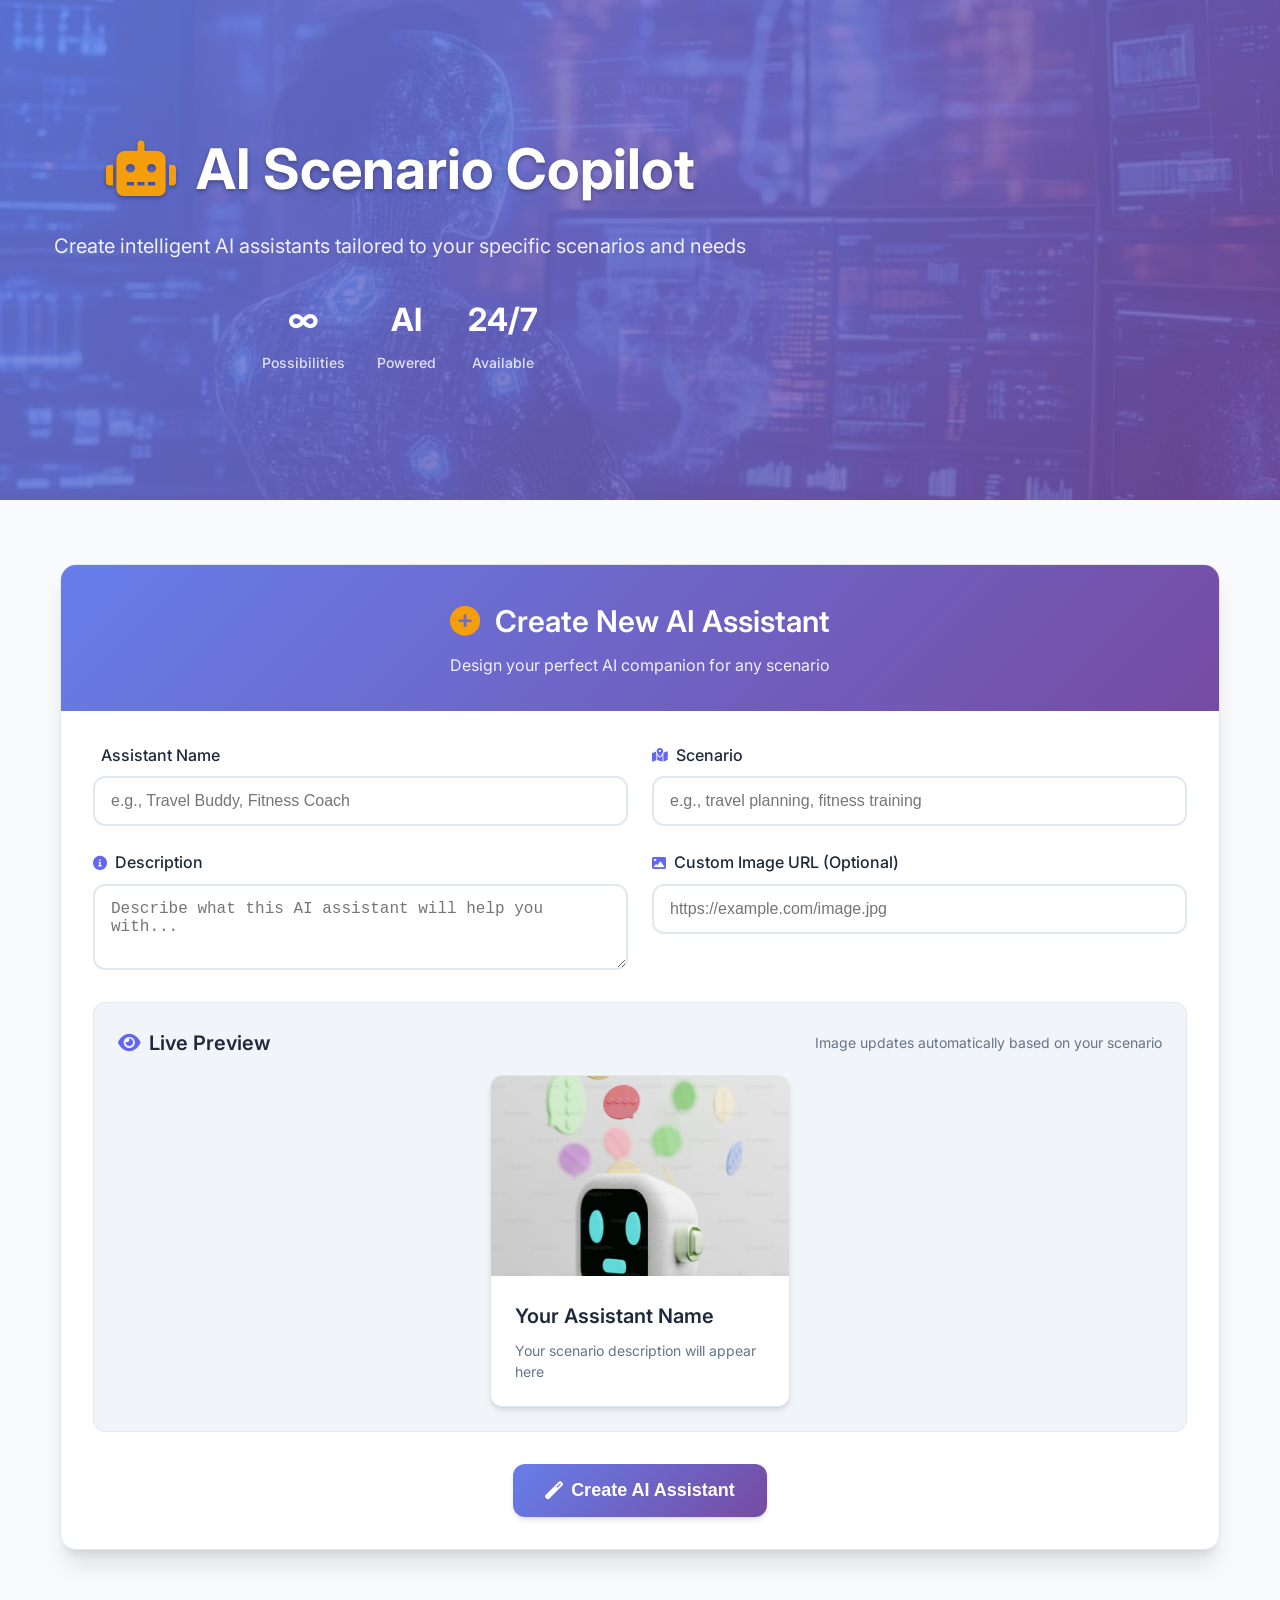
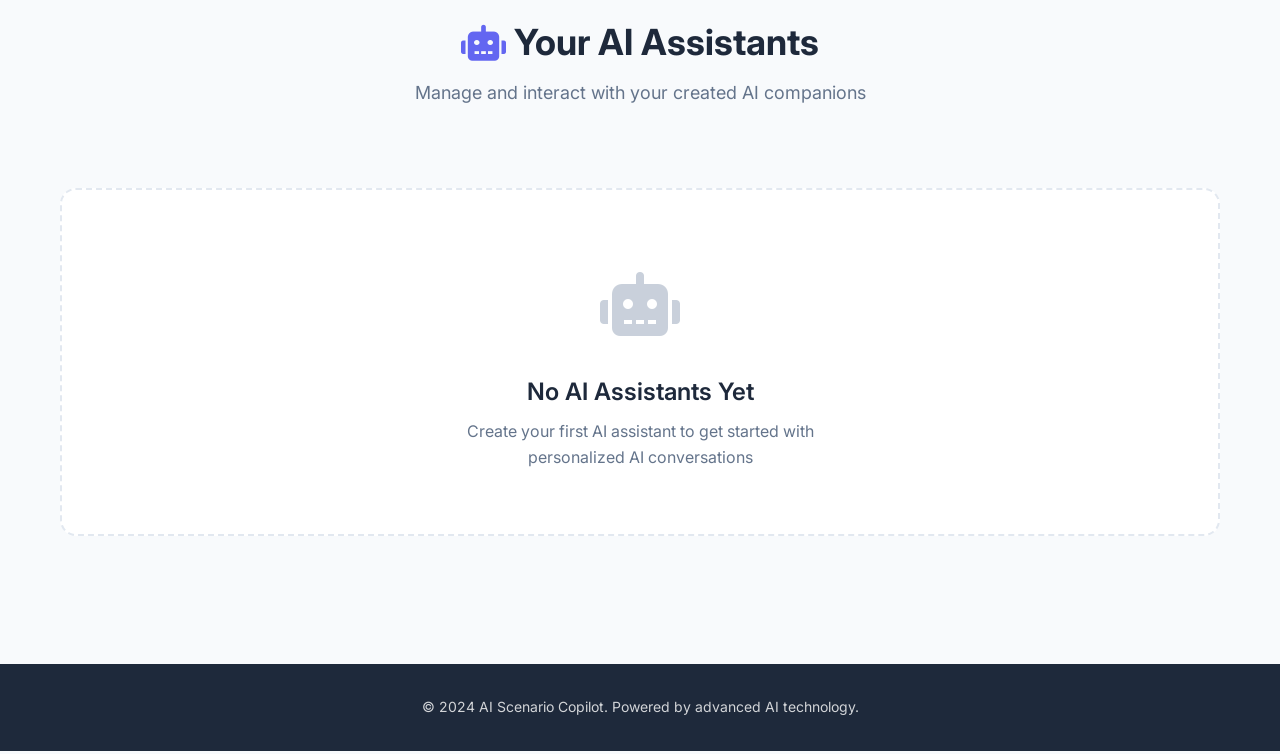
==== index.html @ 17f26c44 "Initial commit - scenario copilot" ====
<!DOCTYPE html>
<html lang="en">
<head>
    <meta charset="UTF-8">
    <meta name="viewport" content="width=device-width, initial-scale=1.0">
    <title>AI Scenario Copilot</title>
    <link rel="stylesheet" href="css/style.css">
    <link href="https://fonts.googleapis.com/css2?family=Inter:wght@300;400;500;600;700&display=swap" rel="stylesheet">
    <link rel="stylesheet" href="https://cdnjs.cloudflare.com/ajax/libs/font-awesome/6.0.0/css/all.min.css">
</head>

<body>
    <!-- Hero Section -->
    <section class="hero">
        <div class="hero-overlay">
            <div class="hero-content">
                <h1 class="hero-title">
                    <i class="fas fa-robot"></i>
                    AI Scenario Copilot
                </h1>
                <p class="hero-subtitle">Create intelligent AI assistants tailored to your specific scenarios and needs</p>
                <div class="hero-stats">
                    <div class="stat">
                        <span class="stat-number">∞</span>
                        <span class="stat-label">Possibilities</span>
                    </div>
                    <div class="stat">
                        <span class="stat-number">AI</span>
                        <span class="stat-label">Powered</span>
                    </div>
                    <div class="stat">
                        <span class="stat-number">24/7</span>
                        <span class="stat-label">Available</span>
                    </div>
                </div>
            </div>
        </div>
    </section>

    <!-- Main Dashboard -->
    <main class="dashboard">
        <!-- Create Bot Section -->
        <section class="create-section">
            <div class="container">
                <div class="create-card">
                    <div class="create-header">
                        <h2><i class="fas fa-plus-circle"></i> Create New AI Assistant</h2>
                        <p>Design your perfect AI companion for any scenario</p>
                    </div>

                    <div class="create-form">
                        <div class="form-row">
                            <div class="form-group">
                                <label for="botName">
                                    <i class="fas fa-user-robot"></i>
                                    Assistant Name
                                </label>
                                <input type="text" id="botName" placeholder="e.g., Travel Buddy, Fitness Coach" required>
                            </div>

                            <div class="form-group">
                                <label for="scenario">
                                    <i class="fas fa-map-marked-alt"></i>
                                    Scenario
                                </label>
                                <input type="text" id="scenario" placeholder="e.g., travel planning, fitness training" required>
                            </div>
                        </div>

                        <div class="form-row">
                            <div class="form-group">
                                <label for="metadata">
                                    <i class="fas fa-info-circle"></i>
                                    Description
                                </label>
                                <textarea id="metadata" placeholder="Describe what this AI assistant will help you with..." rows="3" required></textarea>
                            </div>

                            <div class="form-group">
                                <label for="imageUrl">
                                    <i class="fas fa-image"></i>
                                    Custom Image URL (Optional)
                                </label>
                                <input type="url" id="imageUrl" placeholder="https://example.com/image.jpg">
                            </div>
                        </div>

                        <div class="preview-section">
                            <div class="preview-header">
                                <h3><i class="fas fa-eye"></i> Live Preview</h3>
                                <span class="preview-note">Image updates automatically based on your scenario</span>
                            </div>
                            <div class="preview-container">
                                <div class="preview-card">
                                    <div class="preview-image-container">
                                        <img id="previewImage" src="images/default.png" alt="Bot Preview">
                                        <div class="preview-overlay">
                                            <span class="preview-text">Preview</span>
                                        </div>
                                    </div>
                                    <div class="preview-info">
                                        <h4 id="previewName">Your Assistant Name</h4>
                                        <p id="previewScenario">Your scenario description will appear here</p>
                                    </div>
                                </div>
                            </div>
                        </div>

                        <div class="form-actions">
                            <button type="button" class="create-btn" onclick="createBot()">
                                <i class="fas fa-magic"></i>
                                Create AI Assistant
                            </button>
                        </div>
                    </div>
                </div>
            </div>
        </section>

        <!-- Your Bots Section -->
        <section class="bots-section">
            <div class="container">
                <div class="section-header">
                    <h2><i class="fas fa-robot"></i> Your AI Assistants</h2>
                    <p>Manage and interact with your created AI companions</p>
                </div>

                <div id="botContainer" class="bots-grid">
                    <!-- Bots will be loaded here -->
                </div>

                <div id="emptyState" class="empty-state">
                    <div class="empty-icon">
                        <i class="fas fa-robot"></i>
                    </div>
                    <h3>No AI Assistants Yet</h3>
                    <p>Create your first AI assistant to get started with personalized AI conversations</p>
                </div>
            </div>
        </section>
    </main>

    <!-- Footer -->
    <footer class="footer">
        <div class="container">
            <p>&copy; 2024 AI Scenario Copilot. Powered by advanced AI technology.</p>
        </div>
    </footer>

    <script src="js/dashboard.js"></script>
</body>
</html>
---- css/style.css ----
/* Reset and Base Styles */
* {
    margin: 0;
    padding: 0;
    box-sizing: border-box;
}

:root {
    --primary-color: #6366f1;
    --primary-dark: #4f46e5;
    --secondary-color: #06b6d4;
    --accent-color: #f59e0b;
    --success-color: #10b981;
    --error-color: #ef4444;
    --background: #f8fafc;
    --surface: #ffffff;
    --surface-hover: #f1f5f9;
    --text-primary: #1e293b;
    --text-secondary: #64748b;
    --text-muted: #94a3b8;
    --border: #e2e8f0;
    --shadow-sm: 0 1px 2px 0 rgb(0 0 0 / 0.05);
    --shadow-md: 0 4px 6px -1px rgb(0 0 0 / 0.1), 0 2px 4px -2px rgb(0 0 0 / 0.1);
    --shadow-lg: 0 10px 15px -3px rgb(0 0 0 / 0.1), 0 4px 6px -4px rgb(0 0 0 / 0.1);
    --shadow-xl: 0 20px 25px -5px rgb(0 0 0 / 0.1), 0 8px 10px -6px rgb(0 0 0 / 0.1);
    --gradient-primary: linear-gradient(135deg, #667eea 0%, #764ba2 100%);
    --gradient-secondary: linear-gradient(135deg, #f093fb 0%, #f5576c 100%);
    --border-radius: 12px;
    --border-radius-lg: 16px;
}

body {
    font-family: 'Inter', -apple-system, BlinkMacSystemFont, 'Segoe UI', Roboto, sans-serif;
    background: var(--background);
    color: var(--text-primary);
    line-height: 1.6;
    overflow-x: hidden;
}

/* Container */
.container {
    max-width: 1200px;
    margin: 0 auto;
    padding: 0 20px;
}

/* Hero Section */
.hero {
    position: relative;
    height: 500px;
    background: url("../images/hero.png") center/cover no-repeat;
    display: flex;
    align-items: center;
    justify-content: center;
    text-align: center;
    overflow: hidden;
}

.hero::before {
    content: '';
    position: absolute;
    top: 0;
    left: 0;
    right: 0;
    bottom: 0;
    background: var(--gradient-primary);
    opacity: 0.85;
}

.hero-overlay {
    position: relative;
    z-index: 2;
    width: 100%;
}

.hero-content {
    max-width: 800px;
    padding: 0 20px;
}

.hero-title {
    font-size: 3.5rem;
    font-weight: 700;
    color: white;
    margin-bottom: 1rem;
    text-shadow: 0 2px 4px rgba(0, 0, 0, 0.3);
}

.hero-title i {
    margin-right: 0.5rem;
    color: var(--accent-color);
}

.hero-subtitle {
    font-size: 1.25rem;
    color: rgba(255, 255, 255, 0.9);
    margin-bottom: 2rem;
    font-weight: 400;
}

.hero-stats {
    display: flex;
    justify-content: center;
    gap: 2rem;
    margin-top: 2rem;
}

.stat {
    text-align: center;
}

.stat-number {
    display: block;
    font-size: 2rem;
    font-weight: 700;
    color: white;
    margin-bottom: 0.25rem;
}

.stat-label {
    font-size: 0.875rem;
    color: rgba(255, 255, 255, 0.8);
    font-weight: 500;
}

/* Dashboard */
.dashboard {
    padding: 4rem 0;
}

/* Create Section */
.create-section {
    margin-bottom: 4rem;
}

.create-card {
    background: var(--surface);
    border-radius: var(--border-radius-lg);
    box-shadow: var(--shadow-xl);
    overflow: hidden;
    border: 1px solid var(--border);
}

.create-header {
    background: var(--gradient-primary);
    padding: 2rem;
    text-align: center;
    color: white;
}

.create-header h2 {
    font-size: 1.875rem;
    font-weight: 600;
    margin-bottom: 0.5rem;
}

.create-header h2 i {
    margin-right: 0.5rem;
    color: var(--accent-color);
}

.create-header p {
    opacity: 0.9;
    font-size: 1rem;
}

.create-form {
    padding: 2rem;
}

/* Form Styles */
.form-row {
    display: grid;
    grid-template-columns: 1fr 1fr;
    gap: 1.5rem;
    margin-bottom: 1.5rem;
}

.form-group {
    display: flex;
    flex-direction: column;
}

.form-group label {
    font-weight: 500;
    color: var(--text-primary);
    margin-bottom: 0.5rem;
    display: flex;
    align-items: center;
    gap: 0.5rem;
}

.form-group label i {
    color: var(--primary-color);
    font-size: 0.875rem;
}

.form-group input,
.form-group textarea {
    padding: 0.875rem 1rem;
    border: 2px solid var(--border);
    border-radius: var(--border-radius);
    font-size: 1rem;
    transition: all 0.2s ease;
    background: var(--surface);
    color: var(--text-primary);
}

.form-group input:focus,
.form-group textarea:focus {
    outline: none;
    border-color: var(--primary-color);
    box-shadow: 0 0 0 3px rgba(99, 102, 241, 0.1);
}

.form-group textarea {
    resize: vertical;
    min-height: 80px;
}

/* Preview Section */
.preview-section {
    margin-top: 2rem;
    padding: 1.5rem;
    background: var(--surface-hover);
    border-radius: var(--border-radius);
    border: 1px solid var(--border);
}

.preview-header {
    display: flex;
    justify-content: space-between;
    align-items: center;
    margin-bottom: 1rem;
}

.preview-header h3 {
    font-size: 1.25rem;
    font-weight: 600;
    color: var(--text-primary);
    display: flex;
    align-items: center;
    gap: 0.5rem;
}

.preview-header h3 i {
    color: var(--primary-color);
}

.preview-note {
    font-size: 0.875rem;
    color: var(--text-secondary);
}

.preview-container {
    display: flex;
    justify-content: center;
}

.preview-card {
    background: var(--surface);
    border-radius: var(--border-radius);
    box-shadow: var(--shadow-md);
    overflow: hidden;
    width: 300px;
    border: 1px solid var(--border);
    transition: transform 0.2s ease;
}

.preview-card:hover {
    transform: translateY(-2px);
}

.preview-image-container {
    position: relative;
    height: 200px;
    overflow: hidden;
}

.preview-image-container img {
    width: 100%;
    height: 100%;
    object-fit: cover;
    transition: transform 0.3s ease;
}

.preview-card:hover .preview-image-container img {
    transform: scale(1.05);
}

.preview-overlay {
    position: absolute;
    top: 0;
    left: 0;
    right: 0;
    bottom: 0;
    background: rgba(0, 0, 0, 0.3);
    display: flex;
    align-items: center;
    justify-content: center;
    opacity: 0;
    transition: opacity 0.2s ease;
}

.preview-card:hover .preview-overlay {
    opacity: 1;
}

.preview-text {
    color: white;
    font-weight: 600;
    font-size: 0.875rem;
    background: rgba(0, 0, 0, 0.7);
    padding: 0.5rem 1rem;
    border-radius: var(--border-radius);
}

.preview-info {
    padding: 1.5rem;
}

.preview-info h4 {
    font-size: 1.25rem;
    font-weight: 600;
    color: var(--text-primary);
    margin-bottom: 0.5rem;
}

.preview-info p {
    color: var(--text-secondary);
    font-size: 0.875rem;
    line-height: 1.5;
}

/* Form Actions */
.form-actions {
    margin-top: 2rem;
    text-align: center;
}

.create-btn {
    background: var(--gradient-primary);
    color: white;
    border: none;
    padding: 1rem 2rem;
    border-radius: var(--border-radius);
    font-size: 1.125rem;
    font-weight: 600;
    cursor: pointer;
    transition: all 0.2s ease;
    display: inline-flex;
    align-items: center;
    gap: 0.5rem;
    box-shadow: var(--shadow-md);
}

.create-btn:hover {
    transform: translateY(-2px);
    box-shadow: var(--shadow-lg);
}

.create-btn:active {
    transform: translateY(0);
}

/* Bots Section */
.bots-section {
    margin-bottom: 4rem;
}

.section-header {
    text-align: center;
    margin-bottom: 3rem;
}

.section-header h2 {
    font-size: 2.25rem;
    font-weight: 700;
    color: var(--text-primary);
    margin-bottom: 0.5rem;
    display: flex;
    align-items: center;
    justify-content: center;
    gap: 0.5rem;
}

.section-header h2 i {
    color: var(--primary-color);
}

.section-header p {
    font-size: 1.125rem;
    color: var(--text-secondary);
}

/* Bots Grid */
.bots-grid {
    display: grid;
    grid-template-columns: repeat(auto-fit, minmax(320px, 1fr));
    gap: 2rem;
    margin-bottom: 2rem;
}

.bot-card {
    background: var(--surface);
    border-radius: var(--border-radius-lg);
    box-shadow: var(--shadow-md);
    overflow: hidden;
    cursor: pointer;
    transition: all 0.3s ease;
    border: 1px solid var(--border);
    position: relative;
}

.bot-card:hover {
    transform: translateY(-8px);
    box-shadow: var(--shadow-xl);
}

.bot-image-container {
    position: relative;
    height: 240px;
    overflow: hidden;
}

.bot-image-container img {
    width: 100%;
    height: 100%;
    object-fit: cover;
    transition: transform 0.3s ease;
}

.bot-card:hover .bot-image-container img {
    transform: scale(1.1);
}

.bot-overlay {
    position: absolute;
    top: 0;
    left: 0;
    right: 0;
    bottom: 0;
    background: linear-gradient(135deg, rgba(99, 102, 241, 0.1) 0%, rgba(6, 182, 212, 0.1) 100%);
    opacity: 0;
    transition: opacity 0.3s ease;
}

.bot-card:hover .bot-overlay {
    opacity: 1;
}

.bot-info {
    padding: 1.5rem;
}

.bot-name {
    font-size: 1.25rem;
    font-weight: 600;
    color: var(--text-primary);
    margin-bottom: 0.5rem;
    display: flex;
    align-items: center;
    gap: 0.5rem;
}

.bot-name i {
    color: var(--primary-color);
}

.bot-scenario {
    color: var(--text-secondary);
    font-size: 0.875rem;
    line-height: 1.5;
    margin-bottom: 1rem;
}

.bot-meta {
    display: flex;
    justify-content: space-between;
    align-items: center;
    font-size: 0.75rem;
    color: var(--text-muted);
}

.bot-date {
    display: flex;
    align-items: center;
    gap: 0.25rem;
}

.bot-date i {
    font-size: 0.625rem;
}

/* Empty State */
.empty-state {
    text-align: center;
    padding: 4rem 2rem;
    background: var(--surface);
    border-radius: var(--border-radius-lg);
    border: 2px dashed var(--border);
}

.empty-icon {
    font-size: 4rem;
    color: var(--text-muted);
    margin-bottom: 1rem;
}

.empty-icon i {
    opacity: 0.5;
}

.empty-state h3 {
    font-size: 1.5rem;
    font-weight: 600;
    color: var(--text-primary);
    margin-bottom: 0.5rem;
}

.empty-state p {
    color: var(--text-secondary);
    max-width: 400px;
    margin: 0 auto;
}

/* Footer */
.footer {
    background: var(--text-primary);
    color: white;
    padding: 2rem 0;
    text-align: center;
}

.footer p {
    font-size: 0.875rem;
    opacity: 0.8;
}

/* Responsive Design */
@media (max-width: 768px) {
    .hero-title {
        font-size: 2.5rem;
    }

    .hero-stats {
        flex-direction: column;
        gap: 1rem;
    }

    .form-row {
        grid-template-columns: 1fr;
        gap: 1rem;
    }

    .preview-card {
        width: 100%;
        max-width: 300px;
    }

    .bots-grid {
        grid-template-columns: 1fr;
        gap: 1.5rem;
    }

    .section-header h2 {
        font-size: 1.875rem;
    }
}

@media (max-width: 480px) {
    .hero {
        height: 400px;
    }

    .hero-title {
        font-size: 2rem;
    }

    .create-form {
        padding: 1.5rem;
    }

    .create-header {
        padding: 1.5rem;
    }

    .preview-section {
        padding: 1rem;
    }
}

/* Animations */
@keyframes fadeInUp {
    from {
        opacity: 0;
        transform: translateY(30px);
    }
    to {
        opacity: 1;
        transform: translateY(0);
    }
}

.bot-card {
    animation: fadeInUp 0.6s ease-out;
}

.bot-card:nth-child(1) { animation-delay: 0.1s; }
.bot-card:nth-child(2) { animation-delay: 0.2s; }
.bot-card:nth-child(3) { animation-delay: 0.3s; }
.bot-card:nth-child(4) { animation-delay: 0.4s; }
.bot-card:nth-child(5) { animation-delay: 0.5s; }
.bot-card:nth-child(6) { animation-delay: 0.6s; }

/* Loading States */
.loading {
    opacity: 0.6;
    pointer-events: none;
}

.loading::after {
    content: '';
    position: absolute;
    top: 50%;
    left: 50%;
    width: 20px;
    height: 20px;
    margin: -10px 0 0 -10px;
    border: 2px solid var(--primary-color);
    border-top: 2px solid transparent;
    border-radius: 50%;
    animation: spin 1s linear infinite;
}

/* Notifications */
.notification {
    position: fixed;
    top: 20px;
    right: 20px;
    background: var(--surface);
    border-radius: var(--border-radius);
    box-shadow: var(--shadow-xl);
    padding: 1rem 1.5rem;
    display: flex;
    align-items: center;
    gap: 0.75rem;
    z-index: 1000;
    border-left: 4px solid var(--primary-color);
    animation: slideInRight 0.3s ease;
    max-width: 400px;
}

.notification-success {
    border-left-color: var(--success-color);
}

.notification-error {
    border-left-color: var(--error-color);
}

.notification-warning {
    border-left-color: var(--accent-color);
}

.notification i {
    font-size: 1.25rem;
}

.notification-success i {
    color: var(--success-color);
}

.notification-error i {
    color: var(--error-color);
}

.notification-warning i {
    color: var(--accent-color);
}

.notification-info i {
    color: var(--primary-color);
}

.notification span {
    flex: 1;
    font-size: 0.875rem;
    color: var(--text-primary);
}

.notification button {
    background: none;
    border: none;
    color: var(--text-muted);
    cursor: pointer;
    padding: 0.25rem;
    border-radius: 4px;
    transition: all 0.2s ease;
}

.notification button:hover {
    background: var(--surface-hover);
    color: var(--text-primary);
}

@keyframes slideInRight {
    from {
        transform: translateX(100%);
        opacity: 0;
    }
    to {
        transform: translateX(0);
        opacity: 1;
    }
}

/* Chat Page Styles */
.chat-page {
    background: linear-gradient(135deg, #667eea 0%, #764ba2 100%);
    min-height: 100vh;
    display: flex;
    align-items: center;
    justify-content: center;
}

.chat-container {
    width: 100%;
    max-width: 800px;
    height: 90vh;
    background: var(--surface);
    border-radius: var(--border-radius-lg);
    box-shadow: var(--shadow-xl);
    display: flex;
    flex-direction: column;
    overflow: hidden;
}

.chat-header {
    background: var(--gradient-primary);
    padding: 1rem 1.5rem;
    display: flex;
    justify-content: space-between;
    align-items: center;
    color: white;
}

.bot-info {
    display: flex;
    align-items: center;
    gap: 1rem;
}

#botAvatar {
    width: 50px;
    height: 50px;
    border-radius: 50%;
    object-fit: cover;
    border: 3px solid rgba(255, 255, 255, 0.3);
}

#botTitle {
    font-size: 1.25rem;
    font-weight: 600;
    margin: 0;
}

#botScenario {
    font-size: 0.875rem;
    opacity: 0.9;
    margin: 0.25rem 0 0 0;
}

.back-btn {
    background: rgba(255, 255, 255, 0.2);
    border: none;
    color: white;
    padding: 0.5rem 1rem;
    border-radius: var(--border-radius);
    cursor: pointer;
    transition: all 0.2s ease;
    font-weight: 500;
}

.back-btn:hover {
    background: rgba(255, 255, 255, 0.3);
}

.chat-messages {
    flex: 1;
    padding: 1rem;
    overflow-y: auto;
    background: #f8f9fa;
}

.message {
    margin-bottom: 1rem;
    display: flex;
    align-items: flex-start;
    gap: 0.75rem;
}

.message.user {
    justify-content: flex-end;
}

.message.user .message-content {
    background: var(--primary-color);
    color: white;
    border-radius: 18px 18px 4px 18px;
}

.message.bot .message-content {
    background: white;
    color: var(--text-primary);
    border-radius: 18px 18px 18px 4px;
    box-shadow: var(--shadow-sm);
}

.message-avatar {
    width: 36px;
    height: 36px;
    border-radius: 50%;
    object-fit: cover;
    flex-shrink: 0;
}

.message.user .message-avatar {
    order: 2;
}

.message-content {
    max-width: 70%;
    padding: 0.75rem 1rem;
    font-size: 0.875rem;
    line-height: 1.4;
    word-wrap: break-word;
}

.chat-input-container {
    padding: 1rem 1.5rem;
    background: white;
    border-top: 1px solid var(--border);
}

.typing-indicator {
    display: flex;
    align-items: center;
    gap: 0.25rem;
    margin-bottom: 0.5rem;
    padding: 0.5rem 1rem;
    background: #e3f2fd;
    border-radius: 18px;
    width: fit-content;
}

.typing-indicator span {
    width: 6px;
    height: 6px;
    border-radius: 50%;
    background: var(--primary-color);
    animation: typing 1.4s infinite ease-in-out;
}

.typing-indicator span:nth-child(2) {
    animation-delay: 0.2s;
}

.typing-indicator span:nth-child(3) {
    animation-delay: 0.4s;
}

@keyframes typing {
    0%, 60%, 100% {
        transform: translateY(0);
        opacity: 0.4;
    }
    30% {
        transform: Y(-10px);
        opacity: 1;
    }
}

.input-group {
    display: flex;
    gap: 0.5rem;
    align-items: center;
}

#userMessage {
    flex: 1;
    padding: 0.75rem 1rem;
    border: 2px solid var(--border);
    border-radius: 25px;
    font-size: 0.875rem;
    outline: none;
    transition: all 0.2s ease;
}

#userMessage:focus {
    border-color: var(--primary-color);
    box-shadow: 0 0 0 3px rgba(99, 102, 241, 0.1);
}

.send-btn {
    width: 44px;
    height: 44px;
    border-radius: 50%;
    background: var(--primary-color);
    border: none;
    color: white;
    cursor: pointer;
    display: flex;
    align-items: center;
    justify-content: center;
    transition: all 0.2s ease;
    font-size: 1rem;
}

.send-btn:hover {
    background: var(--primary-dark);
    transform: scale(1.05);
}

.send-btn:active {
    transform: scale(0.95);
}

/* Responsive */
@media (max-width: 768px) {
    .chat-container {
        height: 100vh;
        border-radius: 0;
        max-width: 100%;
    }

    .chat-header {
        padding: 1rem;
    }

    .bot-info {
        gap: 0.75rem;
    }

    #botAvatar {
        width: 40px;
        height: 40px;
    }

    #botTitle {
        font-size: 1.125rem;
    }

    .message-content {
        max-width: 80%;
    }

    .chat-input-container {
        padding: 1rem;
    }
}
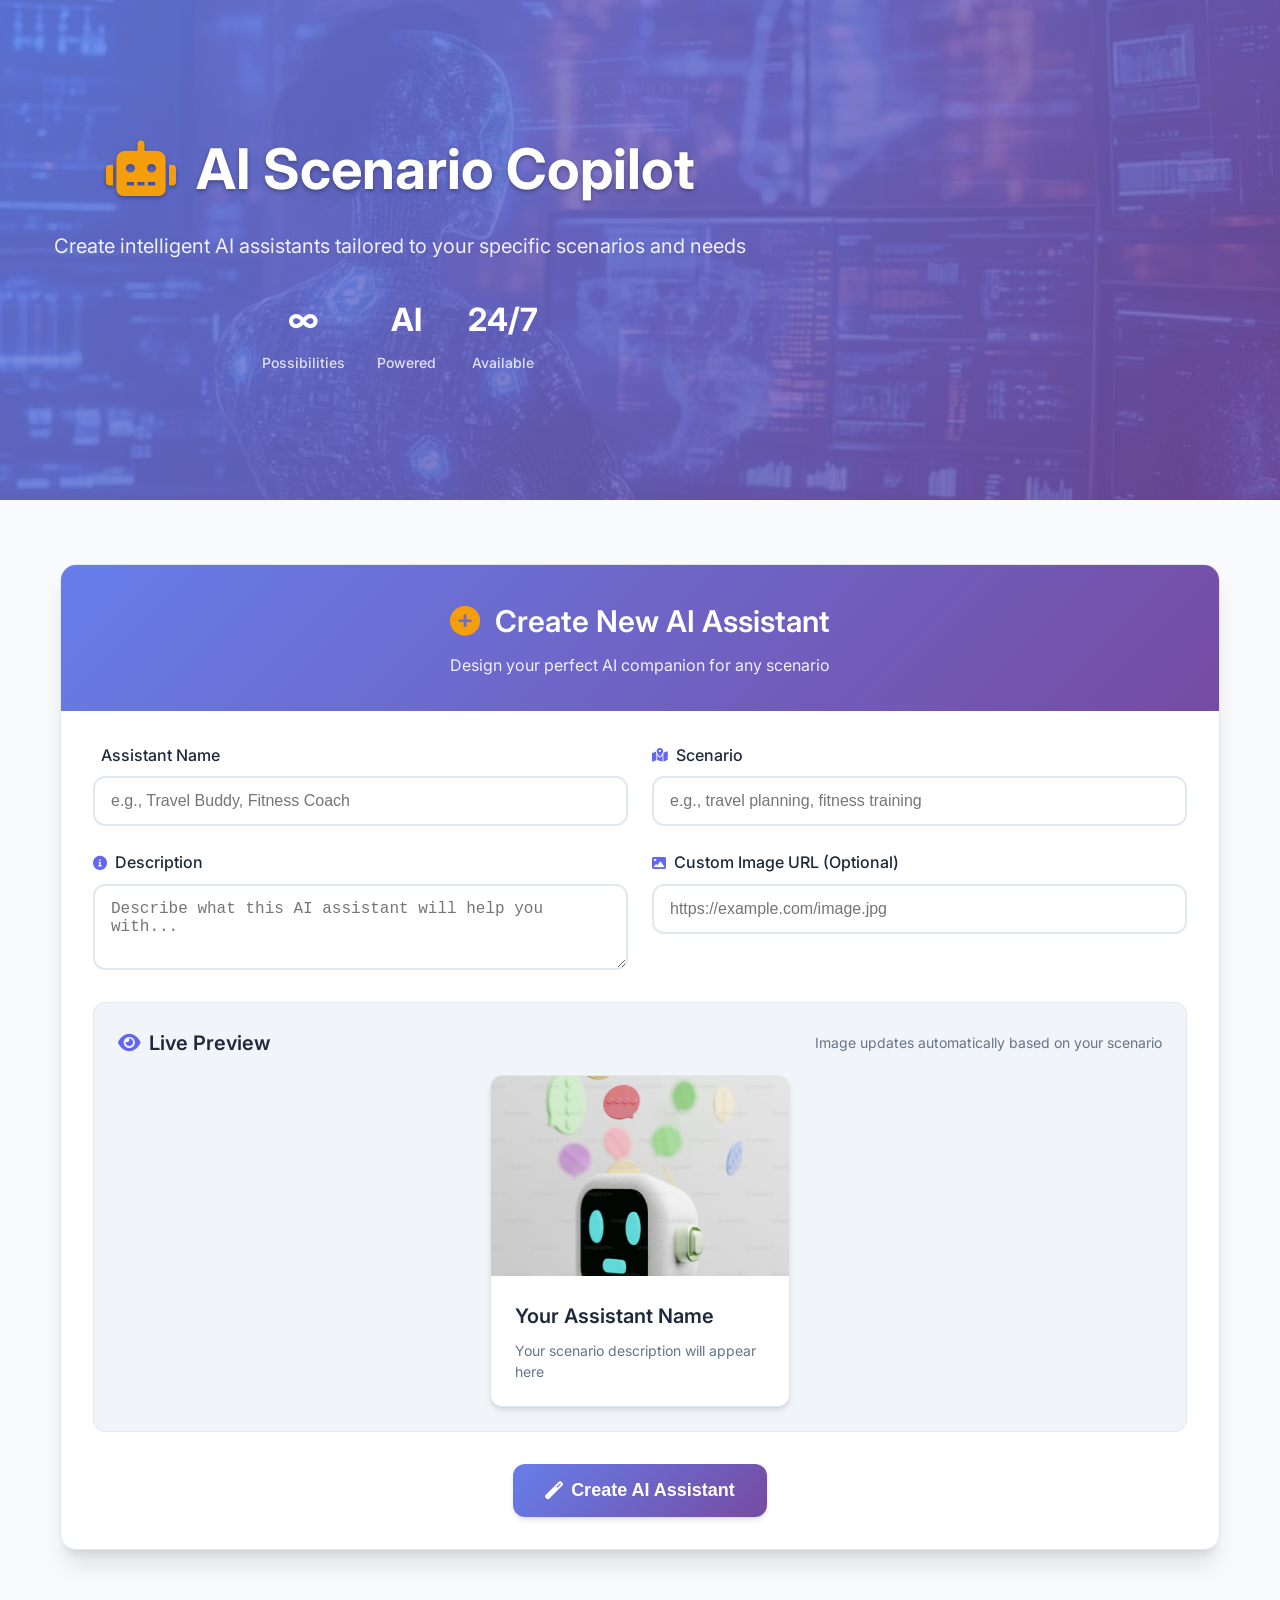
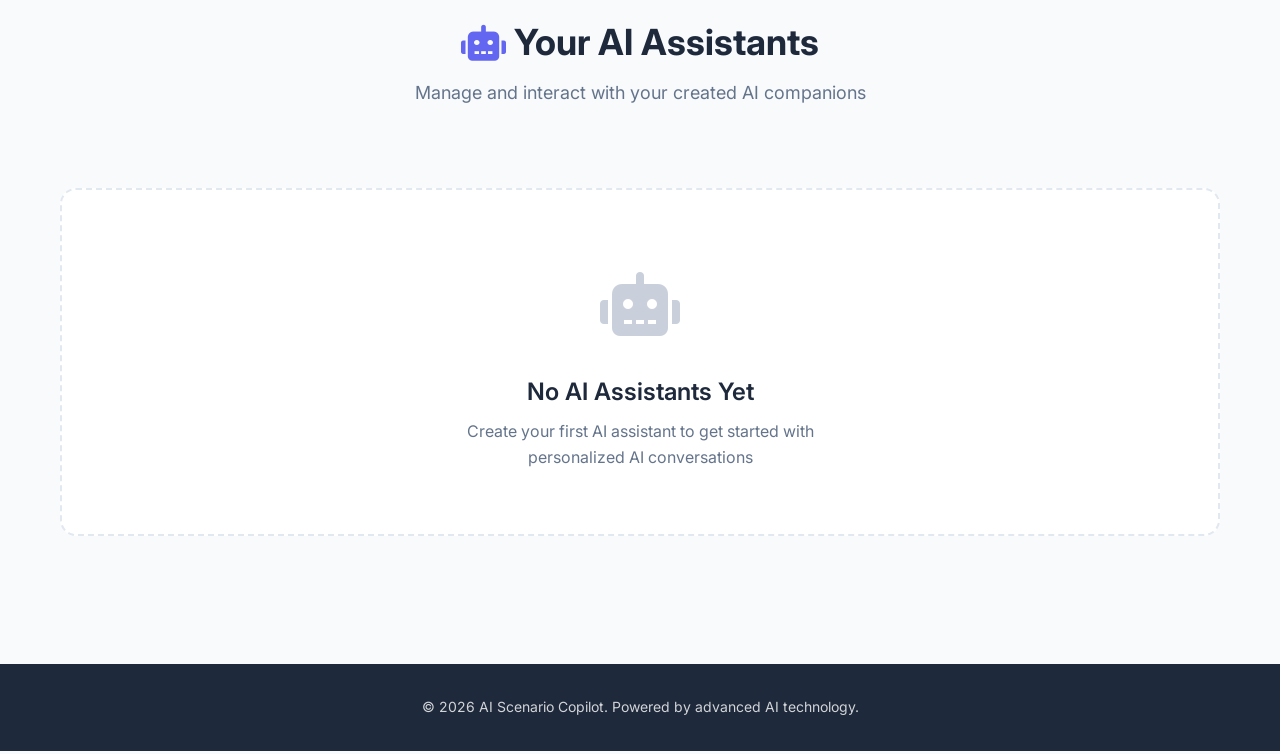
==== commit 50156df9: "Initial commit - scenario based copilot" ====
--- a/index.html
+++ b/index.html
@@ -143,7 +143,7 @@
     <!-- Footer -->
     <footer class="footer">
         <div class="container">
-            <p>&copy; 2024 AI Scenario Copilot. Powered by advanced AI technology.</p>
+            <p>&copy; 2026 AI Scenario Copilot. Powered by advanced AI technology.</p>
         </div>
     </footer>
 
